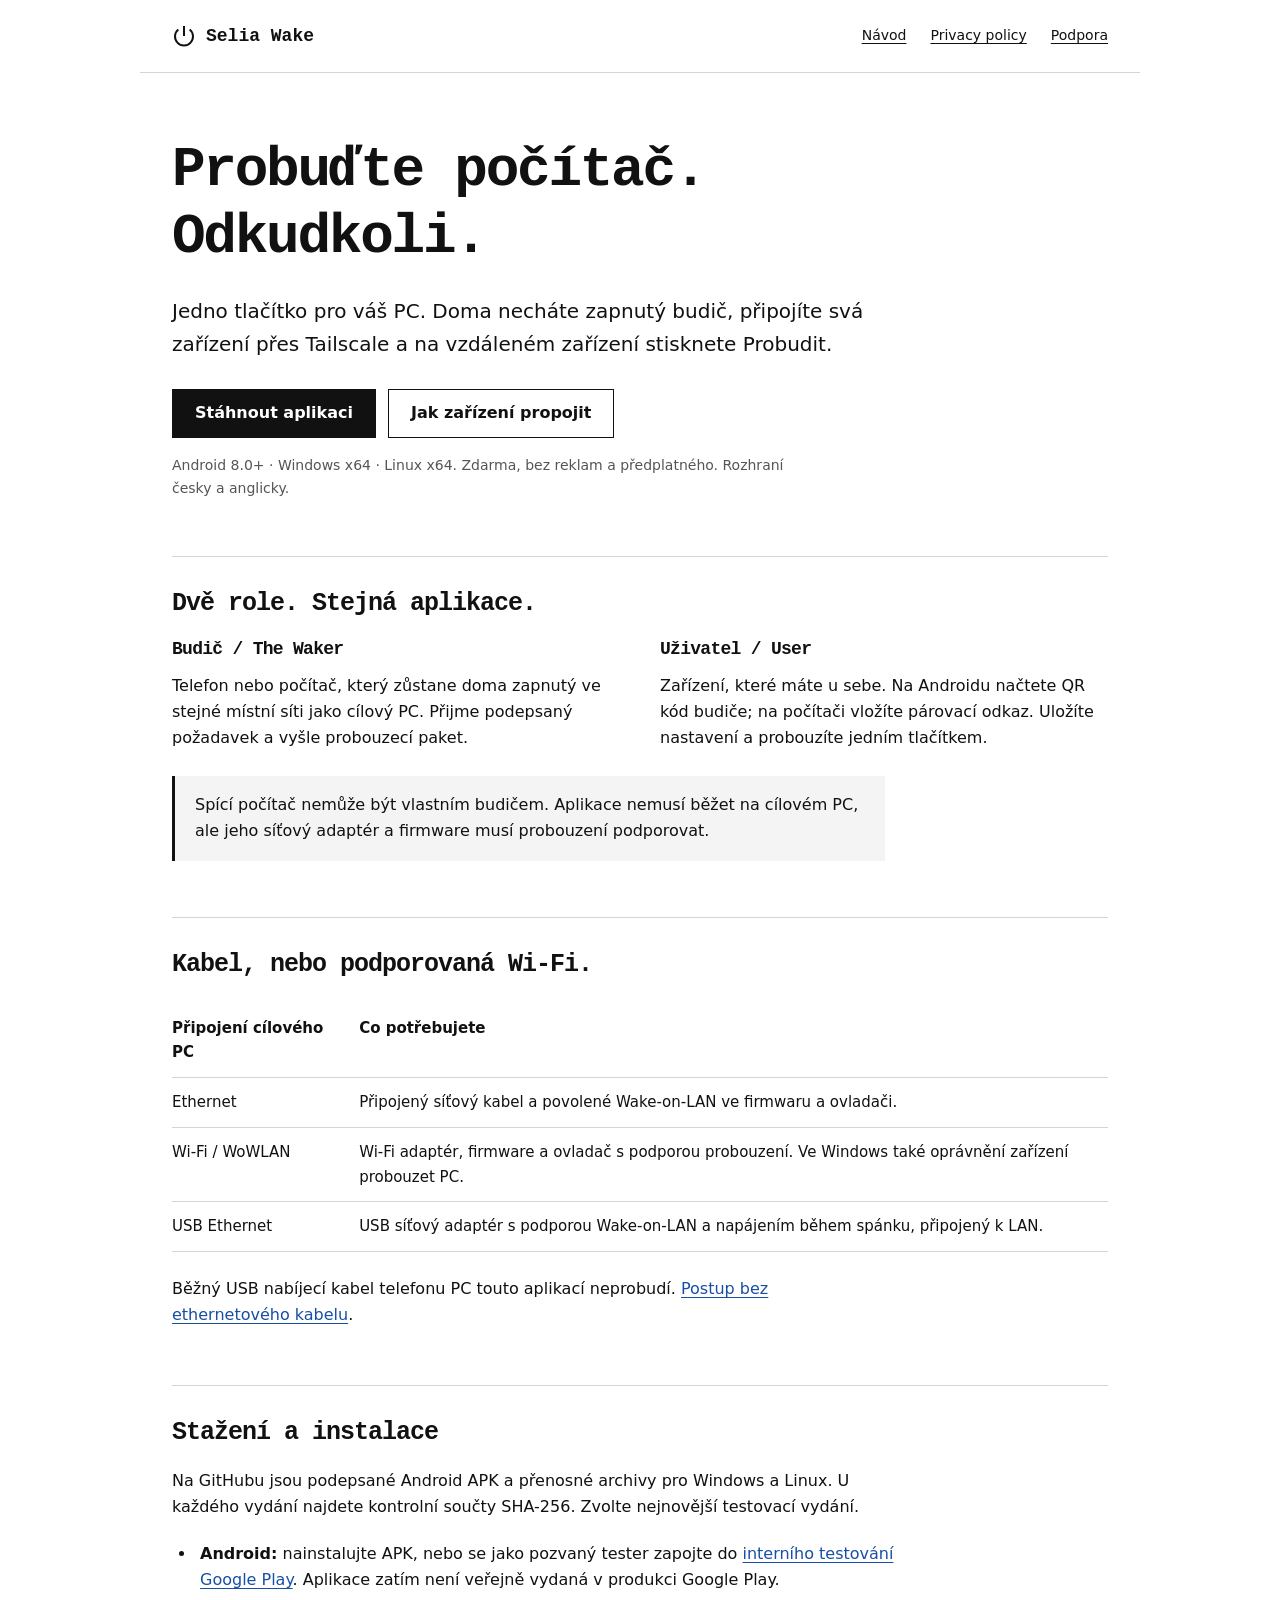
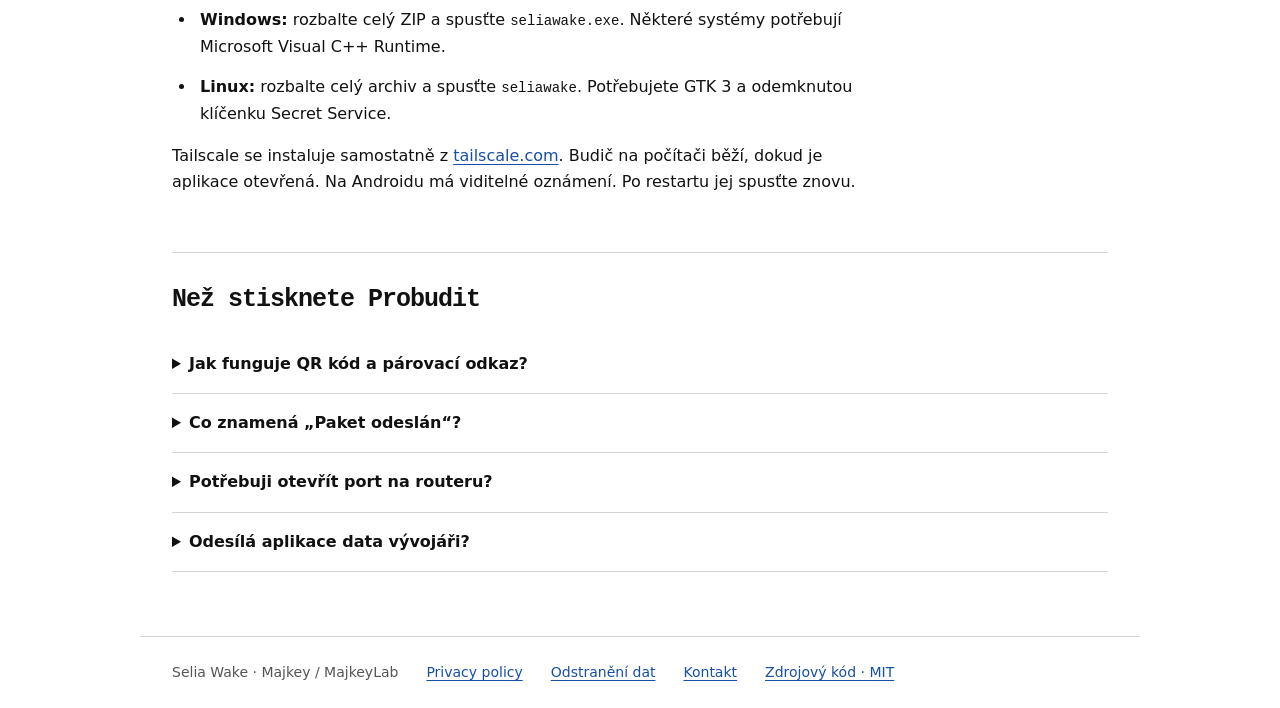
==== docs/index.html @ 766b00bb "docs: add WoWLAN guide and public support site" ====
<!doctype html>
<html lang="cs">
<head>
  <meta charset="utf-8">
  <meta name="viewport" content="width=device-width,initial-scale=1">
  <meta name="description" content="Selia Wake: jednoduché probouzení PC přes vlastní zařízení a Tailscale. Android, Windows, Linux. Návod pro Ethernet i Wi-Fi / WoWLAN.">
  <title>Selia Wake — probuzení PC přes Tailscale</title>
  <link rel="canonical" href="https://majkey25.github.io/selia-wake/">
  <link rel="stylesheet" href="site.css">
</head>
<body>
  <a class="skip" href="#main">Přeskočit na obsah</a>
  <header>
    <a class="brand" href="index.html"><svg aria-hidden="true" viewBox="0 0 24 24" fill="none" stroke="currentColor" stroke-width="2"><path d="M12 2v10M6.3 5.5a9 9 0 1 0 11.4 0"/></svg>Selia Wake</a>
    <nav aria-label="Hlavní navigace"><a href="setup.html">Návod</a><a href="privacy.html" lang="en">Privacy policy</a><a href="support.html">Podpora</a></nav>
  </header>
  <main id="main">
    <h1>Probuďte počítač. Odkudkoli.</h1>
    <p class="intro">Jedno tlačítko pro váš PC. Doma necháte zapnutý budič, připojíte svá zařízení přes Tailscale a na vzdáleném zařízení stisknete Probudit.</p>
    <div class="actions"><a class="button" href="https://github.com/Majkey25/selia-wake/releases">Stáhnout aplikaci</a><a class="button secondary" href="setup.html">Jak zařízení propojit</a></div>
    <p class="meta">Android 8.0+ · Windows x64 · Linux x64. Zdarma, bez reklam a předplatného. Rozhraní česky a anglicky.</p>
    <section aria-labelledby="roles">
      <h2 id="roles">Dvě role. Stejná aplikace.</h2>
      <div class="roles">
        <div><h3>Budič / The Waker</h3><p>Telefon nebo počítač, který zůstane doma zapnutý ve stejné místní síti jako cílový PC. Přijme podepsaný požadavek a vyšle probouzecí paket.</p></div>
        <div><h3>Uživatel / User</h3><p>Zařízení, které máte u sebe. Na Androidu načtete QR kód budiče; na počítači vložíte párovací odkaz. Uložíte nastavení a probouzíte jedním tlačítkem.</p></div>
      </div>
      <p class="notice">Spící počítač nemůže být vlastním budičem. Aplikace nemusí běžet na cílovém PC, ale jeho síťový adaptér a firmware musí probouzení podporovat.</p>
    </section>
    <section aria-labelledby="connections">
      <h2 id="connections">Kabel, nebo podporovaná Wi-Fi.</h2>
      <table><thead><tr><th>Připojení cílového PC</th><th>Co potřebujete</th></tr></thead><tbody>
        <tr><td>Ethernet</td><td>Připojený síťový kabel a povolené Wake-on-LAN ve firmwaru a ovladači.</td></tr>
        <tr><td>Wi-Fi / WoWLAN</td><td>Wi-Fi adaptér, firmware a ovladač s podporou probouzení. Ve Windows také oprávnění zařízení probouzet PC.</td></tr>
        <tr><td>USB Ethernet</td><td>USB síťový adaptér s podporou Wake-on-LAN a napájením během spánku, připojený k LAN.</td></tr>
      </tbody></table>
      <p>Běžný USB nabíjecí kabel telefonu PC touto aplikací neprobudí. <a href="setup.html#wowlan">Postup bez ethernetového kabelu</a>.</p>
    </section>
    <section id="download" aria-labelledby="downloads">
      <h2 id="downloads">Stažení a instalace</h2>
      <p>Na GitHubu jsou podepsané Android APK a přenosné archivy pro Windows a Linux. U každého vydání najdete kontrolní součty SHA-256. Zvolte nejnovější testovací vydání.</p>
      <ul>
        <li><strong>Android:</strong> nainstalujte APK, nebo se jako pozvaný tester zapojte do <a href="https://play.google.com/apps/internaltest/4701187673438012050">interního testování Google Play</a>. Aplikace zatím není veřejně vydaná v produkci Google Play.</li>
        <li><strong>Windows:</strong> rozbalte celý ZIP a spusťte <code>seliawake.exe</code>. Některé systémy potřebují Microsoft Visual C++ Runtime.</li>
        <li><strong>Linux:</strong> rozbalte celý archiv a spusťte <code>seliawake</code>. Potřebujete GTK 3 a odemknutou klíčenku Secret Service.</li>
      </ul>
      <p>Tailscale se instaluje samostatně z <a href="https://tailscale.com/download">tailscale.com</a>. Budič na počítači běží, dokud je aplikace otevřená. Na Androidu má viditelné oznámení. Po restartu jej spusťte znovu.</p>
    </section>
    <section aria-labelledby="faq">
      <h2 id="faq">Než stisknete Probudit</h2>
      <details><summary>Jak funguje QR kód a párovací odkaz?</summary><p>Obsahují adresu budiče, jeho název a tajný klíč. Přenášejí stejné údaje. Na druhém zařízení zkontrolujte název a adresu a potvrďte Uložit nastavení. Nejde o webovou pozvánku a párování samo nepřipojí Tailscale. Kód sdílejte jen se svými důvěryhodnými zařízeními.</p></details>
      <details><summary>Co znamená „Paket odeslán“?</summary><p>Budič odeslal probouzecí paket. Aplikace tím nepotvrzuje, že se PC zapnul. Když se neprobudí, zkontrolujte vybraný adaptér, MAC, firmware, ovladač a izolaci místní sítě.</p></details>
      <details><summary>Potřebuji otevřít port na routeru?</summary><p>Při spojení přes Tailscale ne. Budič poslouchá na TCP 45879. U desktopového budiče povolte přístup jen zamýšleným zařízením Tailscale. Port nepřesměrovávejte na veřejný internet.</p></details>
      <details><summary>Odesílá aplikace data vývojáři?</summary><p>Selia Wake nemá server vývojáře, vlastní účty, reklamu ani analytiku. Nastavení a klíče jsou místní. Komunikace probíhá mezi vašimi zařízeními; Tailscale a GitHub mají vlastní zásady zpracování dat. Podrobnosti jsou v <a href="privacy.html" lang="en">privacy policy</a>.</p></details>
    </section>
  </main>
  <footer><p>Selia Wake · Majkey / MajkeyLab</p><a href="privacy.html" lang="en">Privacy policy</a><a href="delete-data.html">Odstranění dat</a><a href="support.html">Kontakt</a><a href="https://github.com/Majkey25/selia-wake">Zdrojový kód · MIT</a></footer>
</body>
</html>
---- docs/site.css ----
:root{color-scheme:light dark;--paper:#fff;--ink:#111;--muted:#555;--line:#d5d5d5;--soft:#f4f4f4;--link:#174fa5;font-family:system-ui,sans-serif;line-height:1.65;color:var(--ink);background:var(--paper)}
*{box-sizing:border-box}body{margin:0}a{color:var(--link);text-underline-offset:.2em}a:hover{text-decoration-thickness:2px}a:focus-visible,summary:focus-visible{outline:3px solid var(--link);outline-offset:5px}
.skip{position:absolute;top:-100px;left:16px;background:var(--paper);padding:12px;z-index:2}.skip:focus{top:12px}
header,main,footer{max-width:1000px;margin:auto;padding:24px 32px}header{display:flex;align-items:center;justify-content:space-between;gap:20px;border-bottom:1px solid var(--line)}
.brand{display:inline-flex;align-items:center;gap:10px;color:var(--ink);font:700 18px ui-monospace,Consolas,monospace;text-decoration:none;white-space:nowrap}.brand svg{width:24px;height:24px}
nav{display:flex;flex-wrap:wrap;gap:8px 24px;font-size:14px}nav a{color:var(--ink)}nav a[aria-current=page]{font-weight:700}
main{padding-top:64px;padding-bottom:64px}h1,h2,h3{line-height:1.2;font-family:ui-monospace,Consolas,monospace;letter-spacing:-.04em}h1{font-size:clamp(32px,5.5vw,56px);max-width:18ch;margin:0 0 24px}h2{font-size:25px;margin:0 0 20px}h3{font-size:18px;margin:0 0 12px}
p,li{max-width:70ch}p{margin:0 0 20px}.intro{font-size:20px;max-width:56ch}.meta{font-size:14px;color:var(--muted)}
.actions{display:flex;flex-wrap:wrap;gap:12px;margin:28px 0 16px}.button{display:inline-flex;align-items:center;justify-content:center;min-height:48px;padding:10px 22px;border:1px solid var(--ink);font-weight:600;color:var(--paper);background:var(--ink);text-decoration:none;text-align:center}.button.secondary{color:var(--ink);background:var(--paper)}.button:hover{opacity:.8}
section{margin-top:56px;padding-top:32px;border-top:1px solid var(--line);scroll-margin-top:24px}.roles{display:grid;grid-template-columns:1fr 1fr;gap:40px}.roles p{margin-bottom:0}
.notice{padding:16px 20px;border-left:3px solid var(--ink);background:var(--soft);margin:24px 0}.notice p:last-child{margin-bottom:0}ol,ul{padding-left:24px}li{margin-bottom:14px;padding-left:4px}
code{font:14px/1.6 ui-monospace,Consolas,monospace;overflow-wrap:anywhere}pre{overflow-x:auto;padding:16px 20px;background:var(--soft);border:1px solid var(--line);max-width:100%;white-space:pre}pre code{overflow-wrap:normal}
table{width:100%;border-collapse:collapse;font-size:15px;margin:24px 0}th,td{text-align:left;padding:12px 10px;border-bottom:1px solid var(--line);vertical-align:top}th:first-child,td:first-child{padding-left:0}
details{padding:16px 0;border-bottom:1px solid var(--line)}summary{cursor:pointer;font-weight:600}details p{margin:16px 0 0}
footer{border-top:1px solid var(--line);display:flex;flex-wrap:wrap;gap:12px 28px;font-size:14px;color:var(--muted)}footer p{margin:0}.policy h1{font-size:36px;max-width:none}.policy h2{margin-top:36px}
@media(prefers-color-scheme:dark){:root{--paper:#111;--ink:#f5f5f5;--muted:#b3b3b3;--line:#444;--soft:#1e1e1e;--link:#9ec5ff}}
@media(max-width:620px){header,main,footer{padding-left:20px;padding-right:20px}header{align-items:flex-start;flex-direction:column;gap:16px}nav{gap:8px 18px}main{padding-top:40px;padding-bottom:40px}.roles{grid-template-columns:1fr;gap:28px}.intro{font-size:18px}.actions{flex-direction:column}.button{width:100%}h2{font-size:22px}section{margin-top:40px}.policy h1{font-size:30px}th,td{padding:10px 6px}}
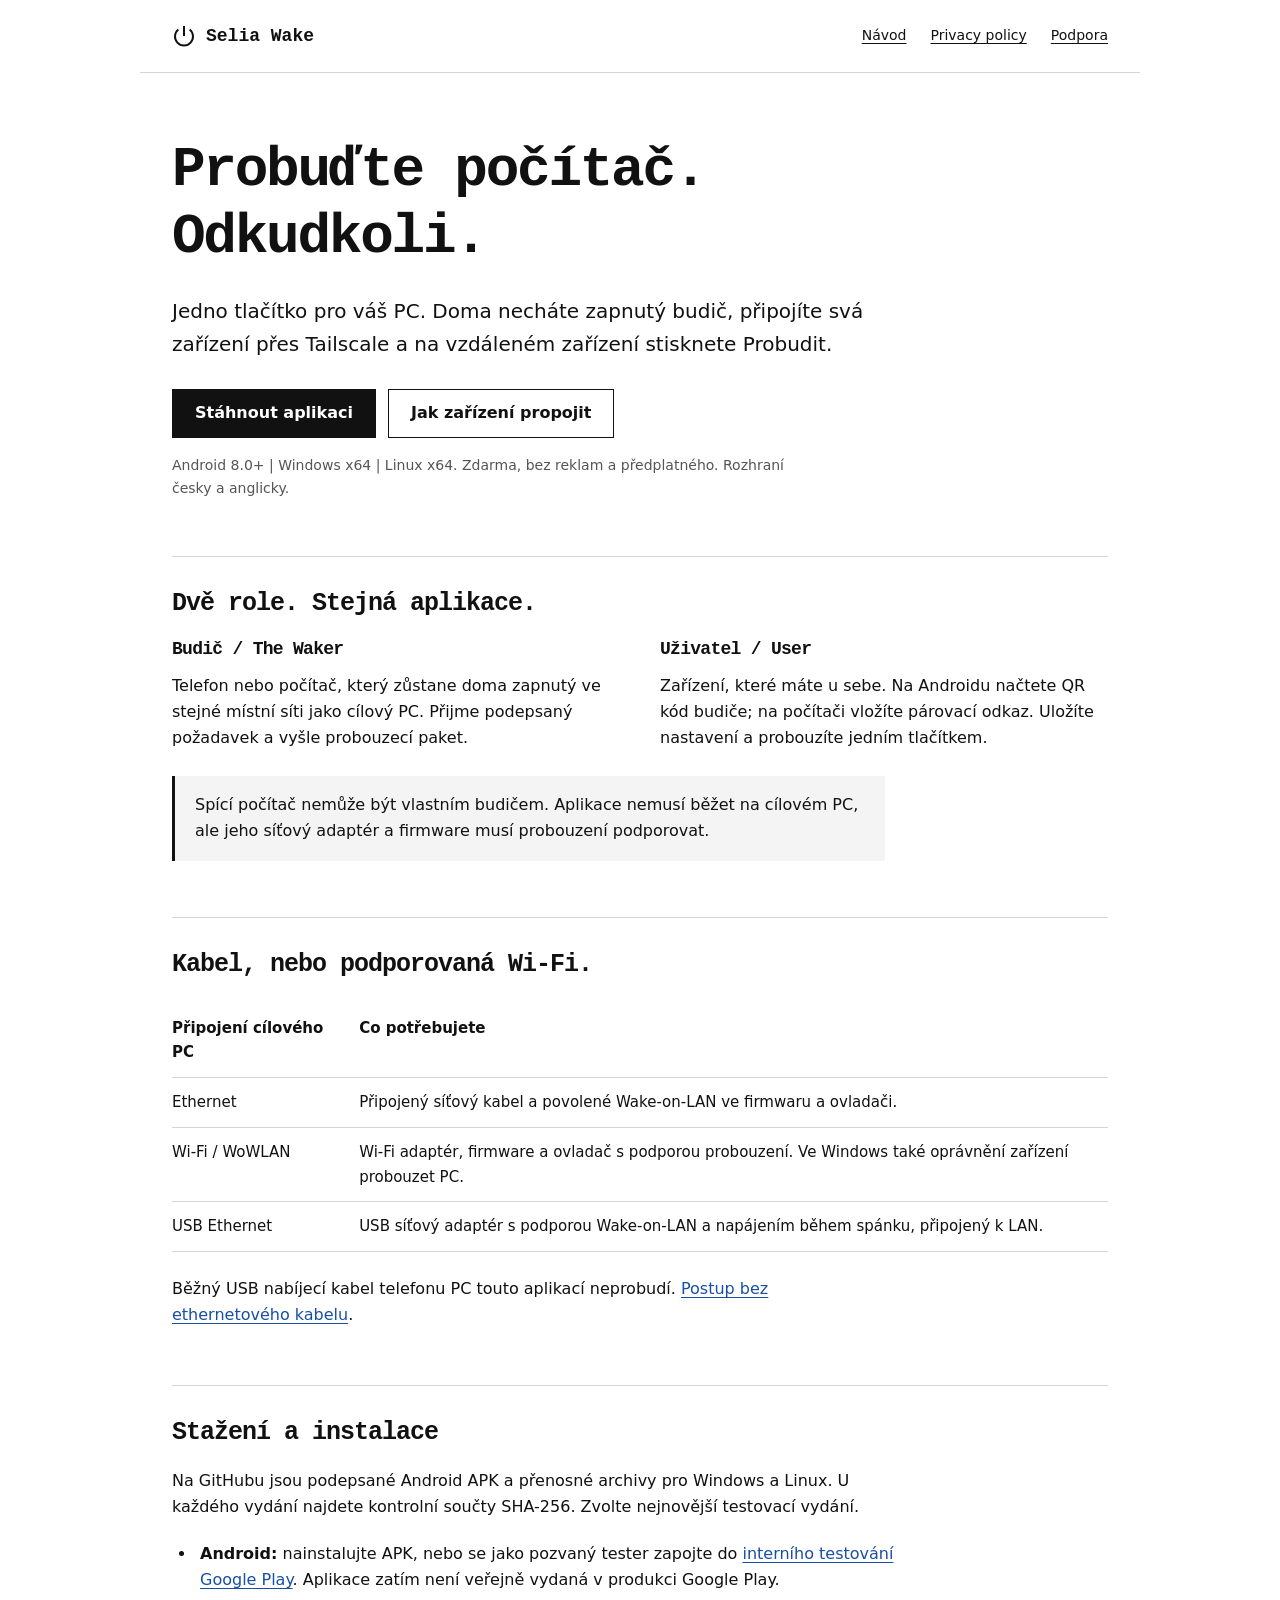
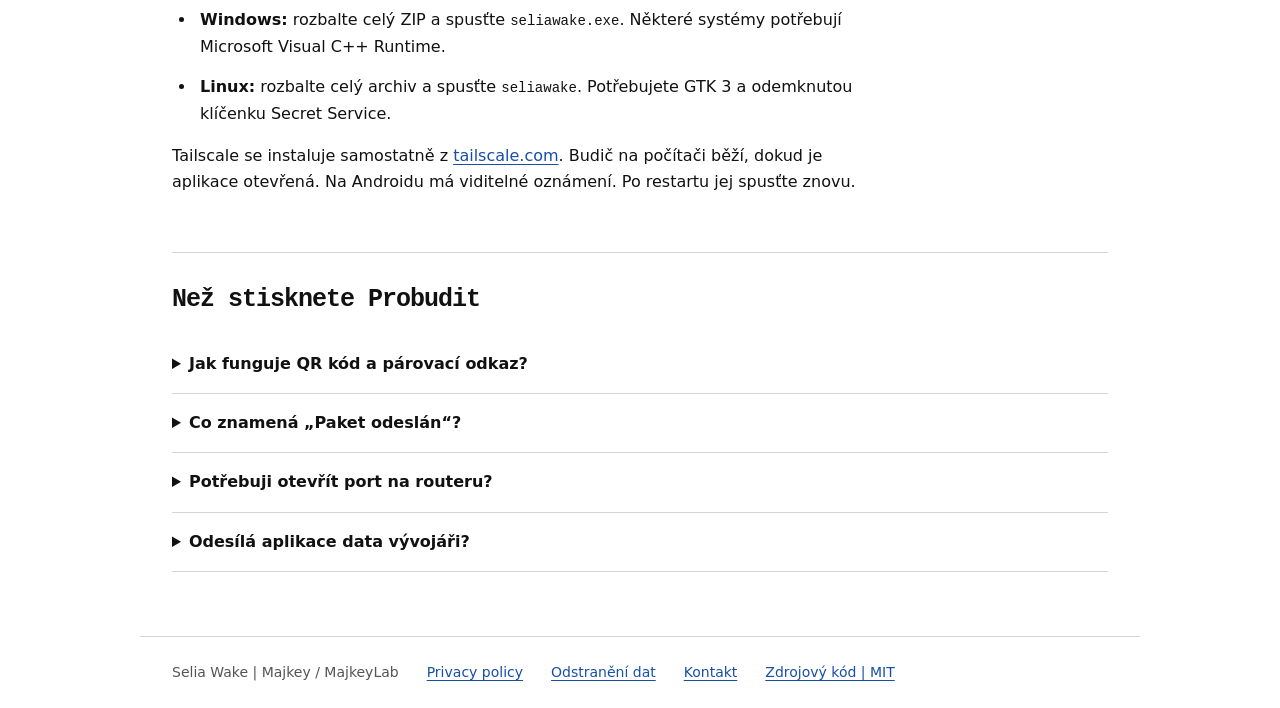
==== commit 833a7262: "docs: record guide and website verification [skip ci]" ====
--- a/docs/index.html
+++ b/docs/index.html
@@ -4,7 +4,7 @@
   <meta charset="utf-8">
   <meta name="viewport" content="width=device-width,initial-scale=1">
   <meta name="description" content="Selia Wake: jednoduché probouzení PC přes vlastní zařízení a Tailscale. Android, Windows, Linux. Návod pro Ethernet i Wi-Fi / WoWLAN.">
-  <title>Selia Wake — probuzení PC přes Tailscale</title>
+  <title>Selia Wake | probuzení PC přes Tailscale</title>
   <link rel="canonical" href="https://majkey25.github.io/selia-wake/">
   <link rel="stylesheet" href="site.css">
 </head>
@@ -18,7 +18,7 @@
     <h1>Probuďte počítač. Odkudkoli.</h1>
     <p class="intro">Jedno tlačítko pro váš PC. Doma necháte zapnutý budič, připojíte svá zařízení přes Tailscale a na vzdáleném zařízení stisknete Probudit.</p>
     <div class="actions"><a class="button" href="https://github.com/Majkey25/selia-wake/releases">Stáhnout aplikaci</a><a class="button secondary" href="setup.html">Jak zařízení propojit</a></div>
-    <p class="meta">Android 8.0+ · Windows x64 · Linux x64. Zdarma, bez reklam a předplatného. Rozhraní česky a anglicky.</p>
+    <p class="meta">Android 8.0+ | Windows x64 | Linux x64. Zdarma, bez reklam a předplatného. Rozhraní česky a anglicky.</p>
     <section aria-labelledby="roles">
       <h2 id="roles">Dvě role. Stejná aplikace.</h2>
       <div class="roles">
@@ -54,6 +54,6 @@
       <details><summary>Odesílá aplikace data vývojáři?</summary><p>Selia Wake nemá server vývojáře, vlastní účty, reklamu ani analytiku. Nastavení a klíče jsou místní. Komunikace probíhá mezi vašimi zařízeními; Tailscale a GitHub mají vlastní zásady zpracování dat. Podrobnosti jsou v <a href="privacy.html" lang="en">privacy policy</a>.</p></details>
     </section>
   </main>
-  <footer><p>Selia Wake · Majkey / MajkeyLab</p><a href="privacy.html" lang="en">Privacy policy</a><a href="delete-data.html">Odstranění dat</a><a href="support.html">Kontakt</a><a href="https://github.com/Majkey25/selia-wake">Zdrojový kód · MIT</a></footer>
+  <footer><p>Selia Wake | Majkey / MajkeyLab</p><a href="privacy.html" lang="en">Privacy policy</a><a href="delete-data.html">Odstranění dat</a><a href="support.html">Kontakt</a><a href="https://github.com/Majkey25/selia-wake">Zdrojový kód | MIT</a></footer>
 </body>
 </html>
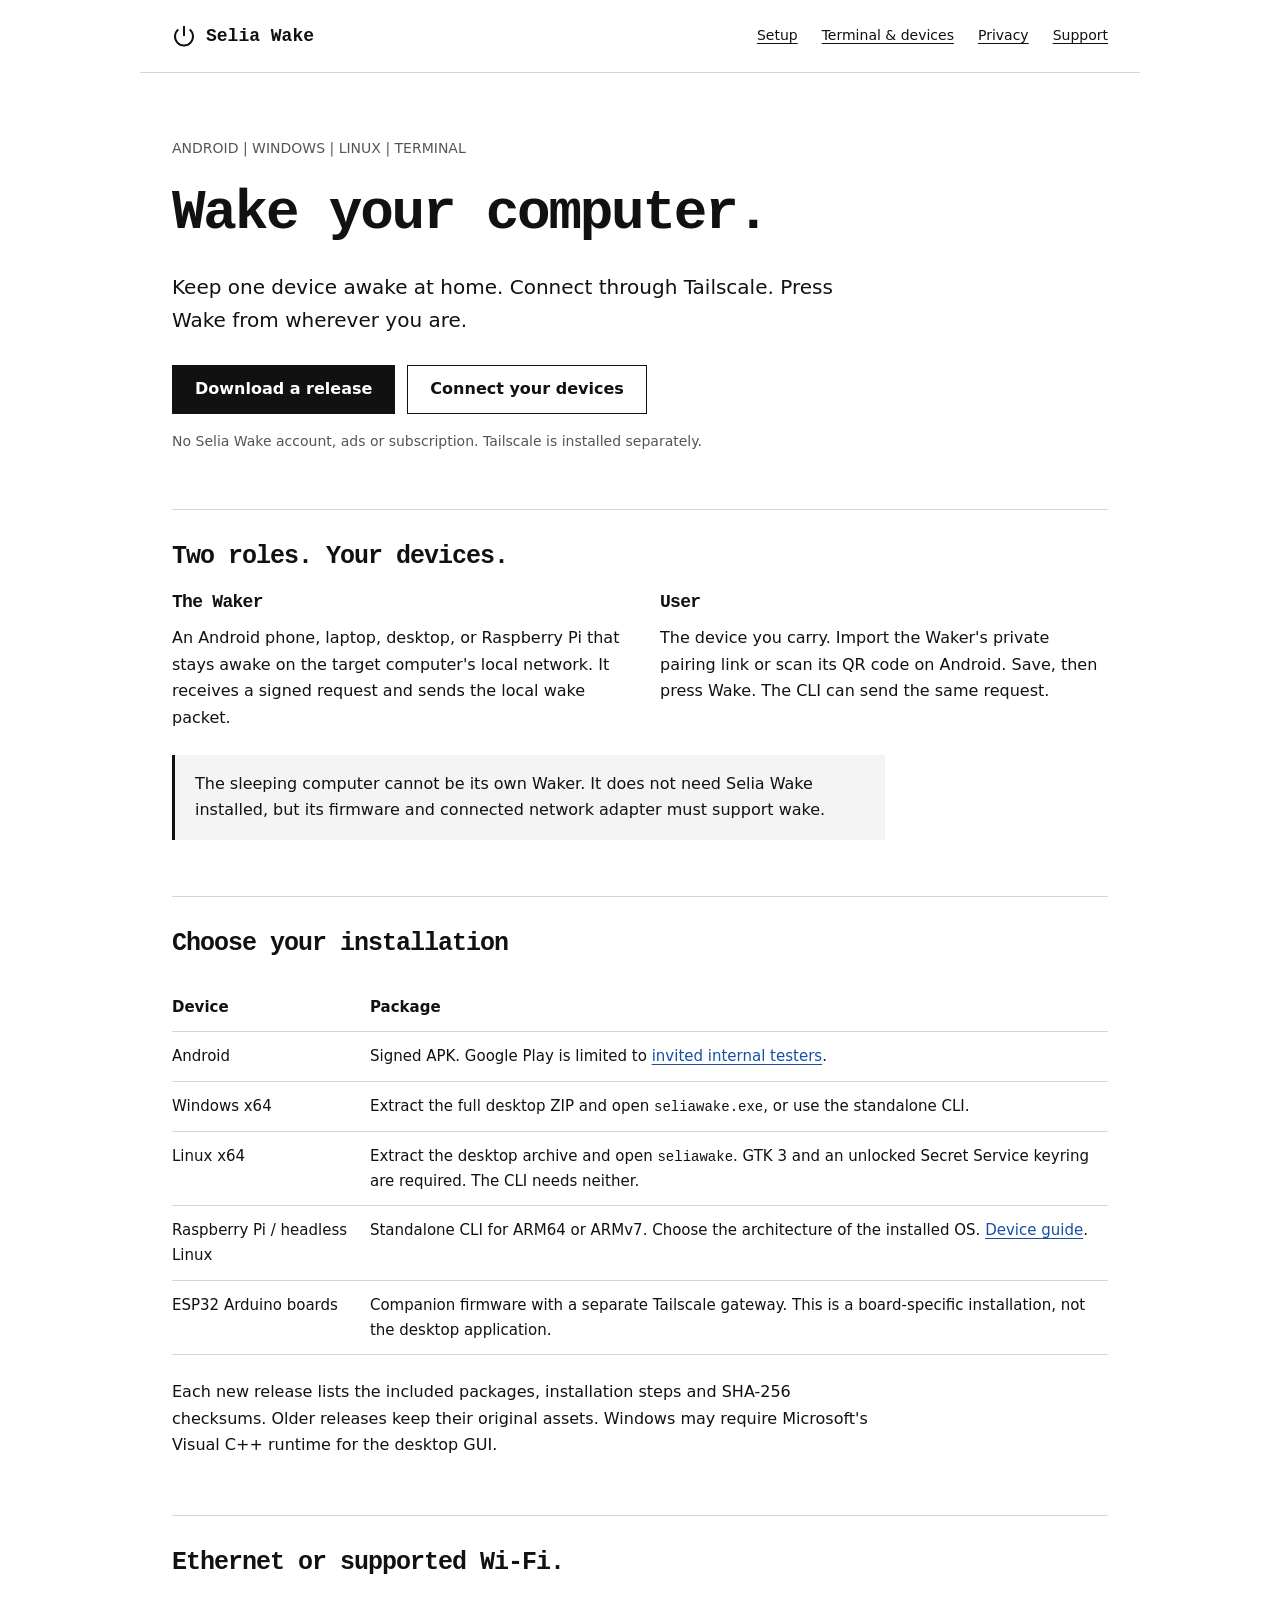
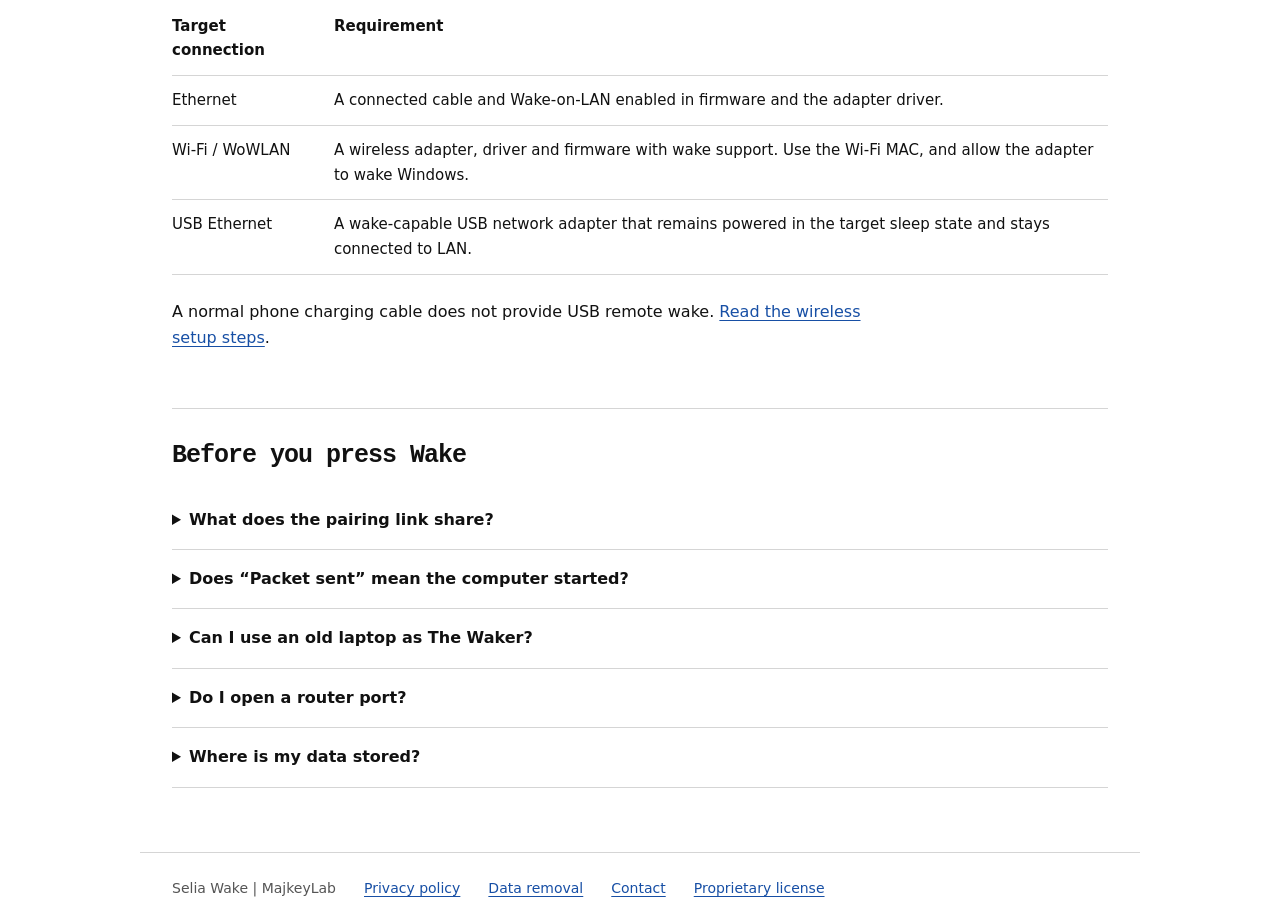
==== commit 15530741: "feat: add desktop themes and standalone wake relays" ====
--- a/docs/index.html
+++ b/docs/index.html
@@ -1,59 +1,52 @@
 <!doctype html>
-<html lang="cs">
+<html lang="en">
 <head>
   <meta charset="utf-8">
   <meta name="viewport" content="width=device-width,initial-scale=1">
-  <meta name="description" content="Selia Wake: jednoduché probouzení PC přes vlastní zařízení a Tailscale. Android, Windows, Linux. Návod pro Ethernet i Wi-Fi / WoWLAN.">
-  <title>Selia Wake | probuzení PC přes Tailscale</title>
+  <meta name="description" content="Wake your computer through your own Tailscale devices. Selia Wake for Android, Windows, Linux and the terminal, including Raspberry Pi.">
+  <title>Selia Wake | one action to wake your PC</title>
   <link rel="canonical" href="https://majkey25.github.io/selia-wake/">
   <link rel="stylesheet" href="site.css">
 </head>
 <body>
-  <a class="skip" href="#main">Přeskočit na obsah</a>
-  <header>
-    <a class="brand" href="index.html"><svg aria-hidden="true" viewBox="0 0 24 24" fill="none" stroke="currentColor" stroke-width="2"><path d="M12 2v10M6.3 5.5a9 9 0 1 0 11.4 0"/></svg>Selia Wake</a>
-    <nav aria-label="Hlavní navigace"><a href="setup.html">Návod</a><a href="privacy.html" lang="en">Privacy policy</a><a href="support.html">Podpora</a></nav>
-  </header>
+  <a class="skip" href="#main">Skip to content</a>
+  <header><a class="brand" href="index.html"><svg aria-hidden="true" viewBox="0 0 24 24" fill="none" stroke="currentColor" stroke-width="2"><path d="M12 2v10M6.3 5.5a9 9 0 1 0 11.4 0"/></svg>Selia Wake</a><nav aria-label="Main navigation"><a href="setup.html">Setup</a><a href="terminal.html">Terminal &amp; devices</a><a href="privacy.html">Privacy</a><a href="support.html">Support</a></nav></header>
   <main id="main">
-    <h1>Probuďte počítač. Odkudkoli.</h1>
-    <p class="intro">Jedno tlačítko pro váš PC. Doma necháte zapnutý budič, připojíte svá zařízení přes Tailscale a na vzdáleném zařízení stisknete Probudit.</p>
-    <div class="actions"><a class="button" href="https://github.com/Majkey25/selia-wake/releases">Stáhnout aplikaci</a><a class="button secondary" href="setup.html">Jak zařízení propojit</a></div>
-    <p class="meta">Android 8.0+ | Windows x64 | Linux x64. Zdarma, bez reklam a předplatného. Rozhraní česky a anglicky.</p>
-    <section aria-labelledby="roles">
-      <h2 id="roles">Dvě role. Stejná aplikace.</h2>
-      <div class="roles">
-        <div><h3>Budič / The Waker</h3><p>Telefon nebo počítač, který zůstane doma zapnutý ve stejné místní síti jako cílový PC. Přijme podepsaný požadavek a vyšle probouzecí paket.</p></div>
-        <div><h3>Uživatel / User</h3><p>Zařízení, které máte u sebe. Na Androidu načtete QR kód budiče; na počítači vložíte párovací odkaz. Uložíte nastavení a probouzíte jedním tlačítkem.</p></div>
-      </div>
-      <p class="notice">Spící počítač nemůže být vlastním budičem. Aplikace nemusí běžet na cílovém PC, ale jeho síťový adaptér a firmware musí probouzení podporovat.</p>
+    <p class="meta">ANDROID | WINDOWS | LINUX | TERMINAL</p>
+    <h1>Wake your computer.</h1>
+    <p class="intro">Keep one device awake at home. Connect through Tailscale. Press Wake from wherever you are.</p>
+    <div class="actions"><a class="button" href="https://github.com/Majkey25/selia-wake/releases">Download a release</a><a class="button secondary" href="setup.html">Connect your devices</a></div>
+    <p class="meta">No Selia Wake account, ads or subscription. Tailscale is installed separately.</p>
+    <section aria-labelledby="roles"><h2 id="roles">Two roles. Your devices.</h2><div class="roles">
+      <div><h3>The Waker</h3><p>An Android phone, laptop, desktop, or Raspberry Pi that stays awake on the target computer's local network. It receives a signed request and sends the local wake packet.</p></div>
+      <div><h3>User</h3><p>The device you carry. Import the Waker's private pairing link or scan its QR code on Android. Save, then press Wake. The CLI can send the same request.</p></div>
+    </div><p class="notice">The sleeping computer cannot be its own Waker. It does not need Selia Wake installed, but its firmware and connected network adapter must support wake.</p></section>
+    <section aria-labelledby="download"><h2 id="download">Choose your installation</h2>
+      <table><thead><tr><th>Device</th><th>Package</th></tr></thead><tbody>
+        <tr><td>Android</td><td>Signed APK. Google Play is limited to <a href="https://play.google.com/apps/internaltest/4701187673438012050">invited internal testers</a>.</td></tr>
+        <tr><td>Windows x64</td><td>Extract the full desktop ZIP and open <code>seliawake.exe</code>, or use the standalone CLI.</td></tr>
+        <tr><td>Linux x64</td><td>Extract the desktop archive and open <code>seliawake</code>. GTK 3 and an unlocked Secret Service keyring are required. The CLI needs neither.</td></tr>
+        <tr><td>Raspberry Pi / headless Linux</td><td>Standalone CLI for ARM64 or ARMv7. Choose the architecture of the installed OS. <a href="terminal.html">Device guide</a>.</td></tr>
+        <tr><td>ESP32 Arduino boards</td><td>Companion firmware with a separate Tailscale gateway. This is a board-specific installation, not the desktop application.</td></tr>
+      </tbody></table>
+      <p>Each new release lists the included packages, installation steps and SHA-256 checksums. Older releases keep their original assets. Windows may require Microsoft's Visual C++ runtime for the desktop GUI.</p>
     </section>
-    <section aria-labelledby="connections">
-      <h2 id="connections">Kabel, nebo podporovaná Wi-Fi.</h2>
-      <table><thead><tr><th>Připojení cílového PC</th><th>Co potřebujete</th></tr></thead><tbody>
-        <tr><td>Ethernet</td><td>Připojený síťový kabel a povolené Wake-on-LAN ve firmwaru a ovladači.</td></tr>
-        <tr><td>Wi-Fi / WoWLAN</td><td>Wi-Fi adaptér, firmware a ovladač s podporou probouzení. Ve Windows také oprávnění zařízení probouzet PC.</td></tr>
-        <tr><td>USB Ethernet</td><td>USB síťový adaptér s podporou Wake-on-LAN a napájením během spánku, připojený k LAN.</td></tr>
+    <section aria-labelledby="connections"><h2 id="connections">Ethernet or supported Wi-Fi.</h2>
+      <table><thead><tr><th>Target connection</th><th>Requirement</th></tr></thead><tbody>
+        <tr><td>Ethernet</td><td>A connected cable and Wake-on-LAN enabled in firmware and the adapter driver.</td></tr>
+        <tr><td>Wi-Fi / WoWLAN</td><td>A wireless adapter, driver and firmware with wake support. Use the Wi-Fi MAC, and allow the adapter to wake Windows.</td></tr>
+        <tr><td>USB Ethernet</td><td>A wake-capable USB network adapter that remains powered in the target sleep state and stays connected to LAN.</td></tr>
       </tbody></table>
-      <p>Běžný USB nabíjecí kabel telefonu PC touto aplikací neprobudí. <a href="setup.html#wowlan">Postup bez ethernetového kabelu</a>.</p>
+      <p>A normal phone charging cable does not provide USB remote wake. <a href="setup.html#wowlan">Read the wireless setup steps</a>.</p>
     </section>
-    <section id="download" aria-labelledby="downloads">
-      <h2 id="downloads">Stažení a instalace</h2>
-      <p>Na GitHubu jsou podepsané Android APK a přenosné archivy pro Windows a Linux. U každého vydání najdete kontrolní součty SHA-256. Zvolte nejnovější testovací vydání.</p>
-      <ul>
-        <li><strong>Android:</strong> nainstalujte APK, nebo se jako pozvaný tester zapojte do <a href="https://play.google.com/apps/internaltest/4701187673438012050">interního testování Google Play</a>. Aplikace zatím není veřejně vydaná v produkci Google Play.</li>
-        <li><strong>Windows:</strong> rozbalte celý ZIP a spusťte <code>seliawake.exe</code>. Některé systémy potřebují Microsoft Visual C++ Runtime.</li>
-        <li><strong>Linux:</strong> rozbalte celý archiv a spusťte <code>seliawake</code>. Potřebujete GTK 3 a odemknutou klíčenku Secret Service.</li>
-      </ul>
-      <p>Tailscale se instaluje samostatně z <a href="https://tailscale.com/download">tailscale.com</a>. Budič na počítači běží, dokud je aplikace otevřená. Na Androidu má viditelné oznámení. Po restartu jej spusťte znovu.</p>
-    </section>
-    <section aria-labelledby="faq">
-      <h2 id="faq">Než stisknete Probudit</h2>
-      <details><summary>Jak funguje QR kód a párovací odkaz?</summary><p>Obsahují adresu budiče, jeho název a tajný klíč. Přenášejí stejné údaje. Na druhém zařízení zkontrolujte název a adresu a potvrďte Uložit nastavení. Nejde o webovou pozvánku a párování samo nepřipojí Tailscale. Kód sdílejte jen se svými důvěryhodnými zařízeními.</p></details>
-      <details><summary>Co znamená „Paket odeslán“?</summary><p>Budič odeslal probouzecí paket. Aplikace tím nepotvrzuje, že se PC zapnul. Když se neprobudí, zkontrolujte vybraný adaptér, MAC, firmware, ovladač a izolaci místní sítě.</p></details>
-      <details><summary>Potřebuji otevřít port na routeru?</summary><p>Při spojení přes Tailscale ne. Budič poslouchá na TCP 45879. U desktopového budiče povolte přístup jen zamýšleným zařízením Tailscale. Port nepřesměrovávejte na veřejný internet.</p></details>
-      <details><summary>Odesílá aplikace data vývojáři?</summary><p>Selia Wake nemá server vývojáře, vlastní účty, reklamu ani analytiku. Nastavení a klíče jsou místní. Komunikace probíhá mezi vašimi zařízeními; Tailscale a GitHub mají vlastní zásady zpracování dat. Podrobnosti jsou v <a href="privacy.html" lang="en">privacy policy</a>.</p></details>
+    <section aria-labelledby="faq"><h2 id="faq">Before you press Wake</h2>
+      <details><summary>What does the pairing link share?</summary><p>The Waker's address, name and secret. A QR code contains the same information. Review the name and address, then save. Pairing does not connect Tailscale for you. Share codes only with trusted devices.</p></details>
+      <details><summary>Does “Packet sent” mean the computer started?</summary><p>It confirms the Waker's UDP send operation. The app cannot confirm that the target received the packet or booted. Check its state separately.</p></details>
+      <details><summary>Can I use an old laptop as The Waker?</summary><p>Yes. Keep it powered, awake and connected to the target LAN. Keep the GUI or CLI relay running. Check the laptop's lid-close and sleep settings. No automatic startup is installed.</p></details>
+      <details><summary>Do I open a router port?</summary><p>No. Use Tailscale between your devices. The relay uses TCP 45879 and local UDP 9. Restrict the listener to intended peers with firewall and tailnet rules. Never publish it through router forwarding or Tailscale Funnel.</p></details>
+      <details><summary>Where is my data stored?</summary><p>The GUI uses OS secure storage. The CLI and firmware have their own local storage, described in the <a href="privacy.html">privacy policy</a>. Selia Wake has no developer-operated relay or analytics service.</p></details>
     </section>
   </main>
-  <footer><p>Selia Wake | Majkey / MajkeyLab</p><a href="privacy.html" lang="en">Privacy policy</a><a href="delete-data.html">Odstranění dat</a><a href="support.html">Kontakt</a><a href="https://github.com/Majkey25/selia-wake">Zdrojový kód | MIT</a></footer>
+  <footer><p>Selia Wake | MajkeyLab</p><a href="privacy.html">Privacy policy</a><a href="delete-data.html">Data removal</a><a href="support.html">Contact</a><a href="https://github.com/Majkey25/selia-wake/blob/main/LICENSE">Proprietary license</a></footer>
 </body>
 </html>
